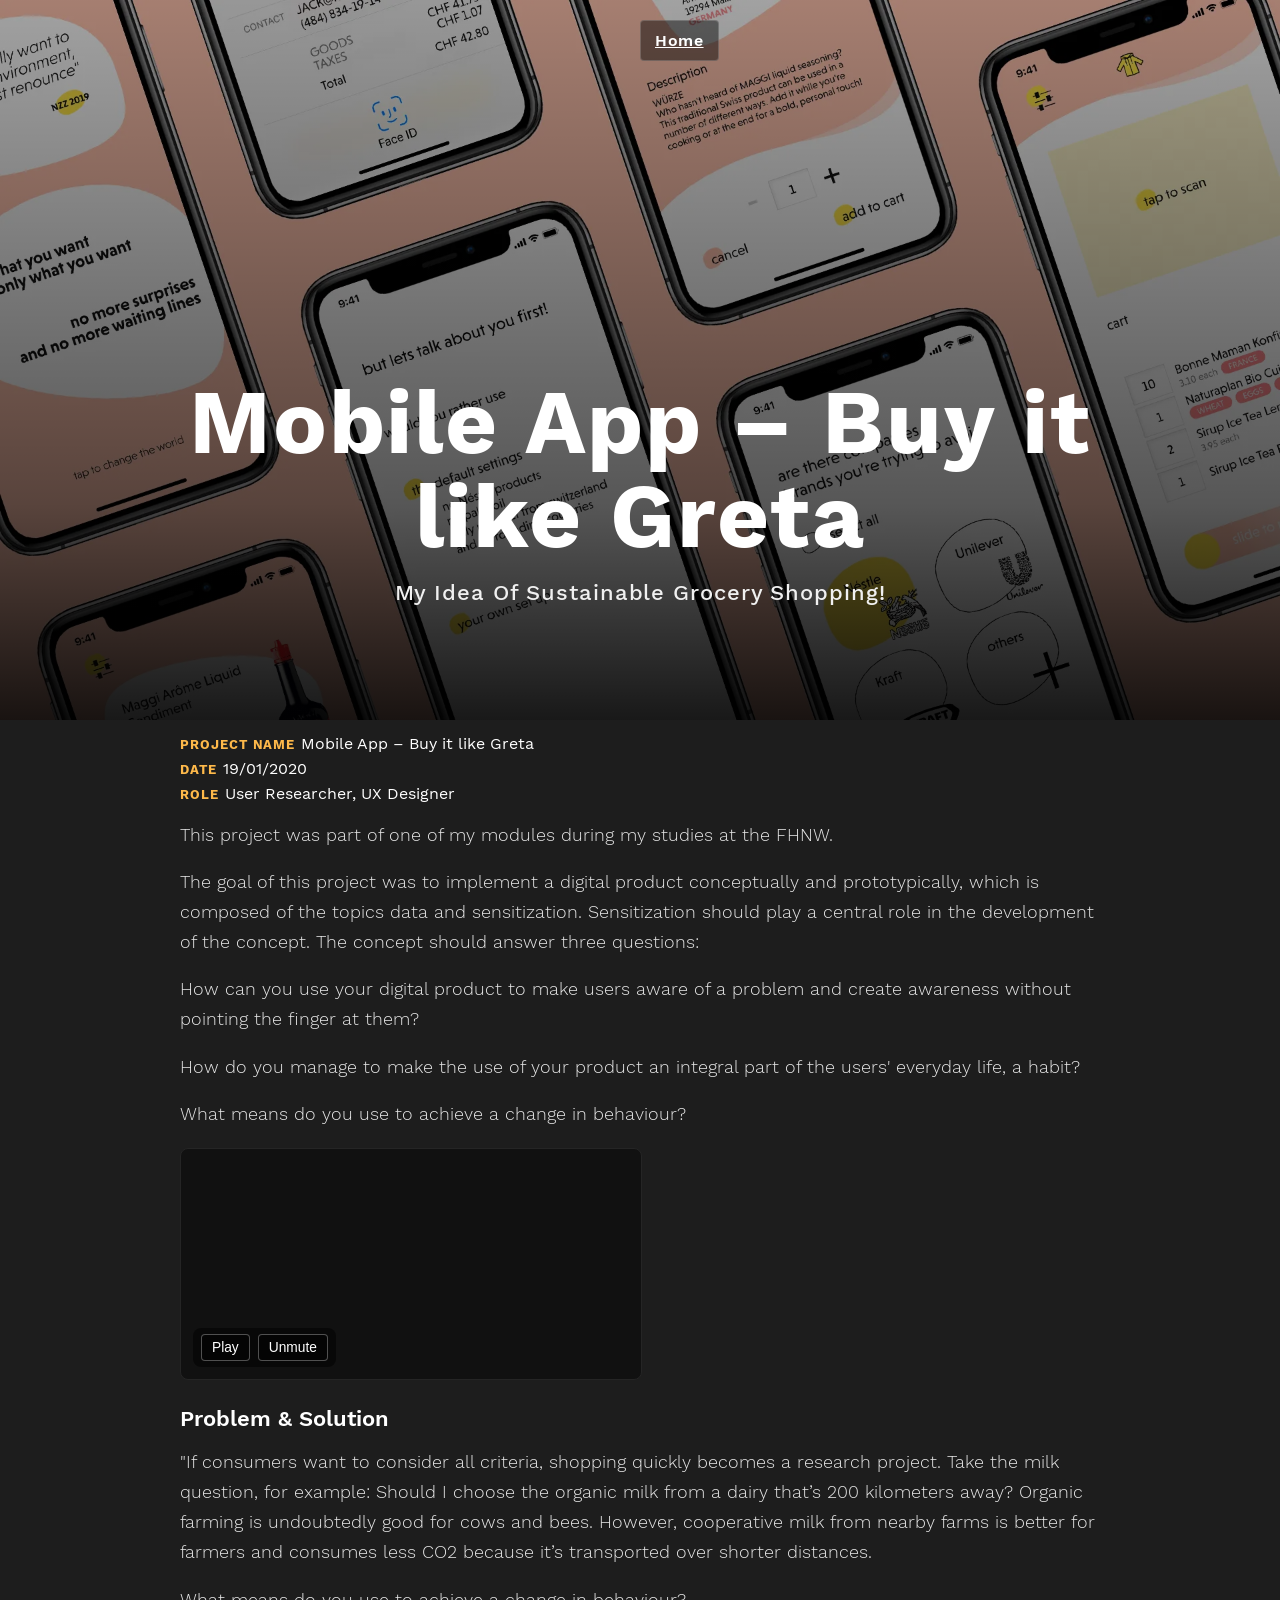
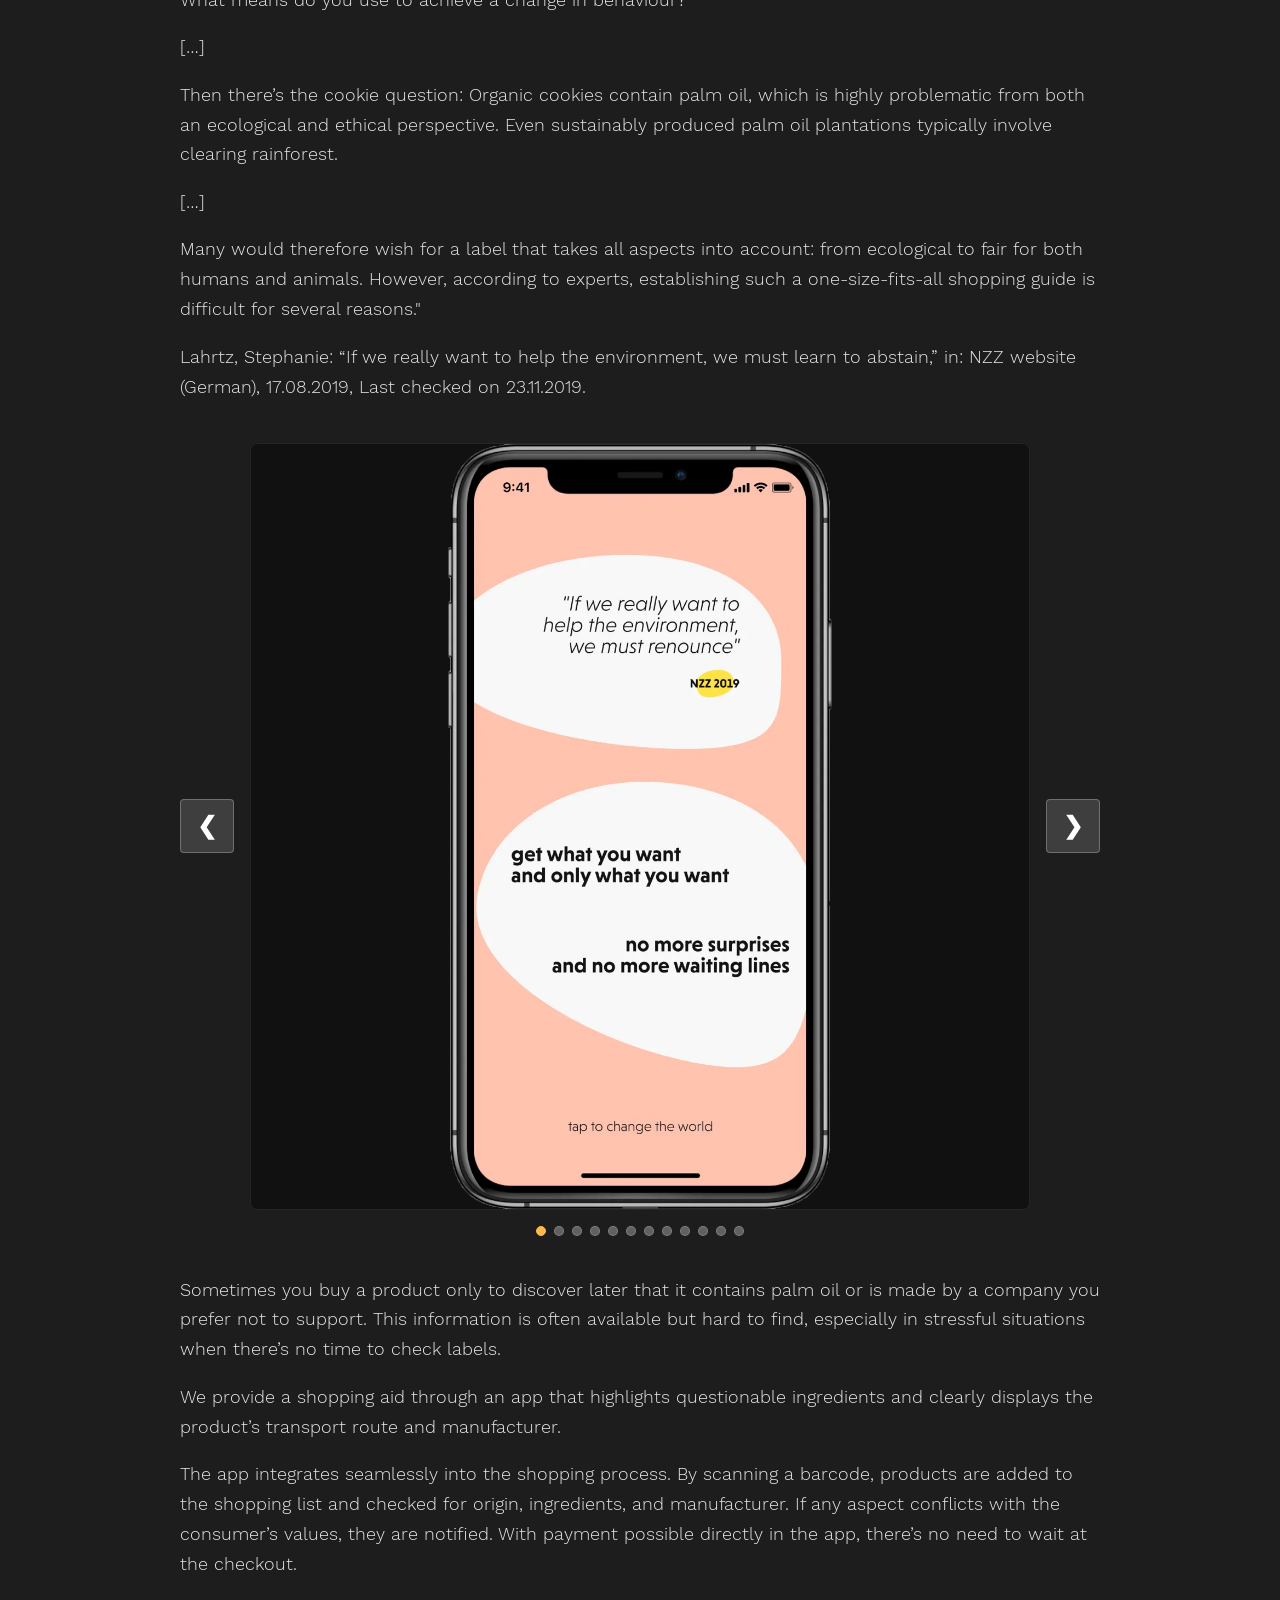
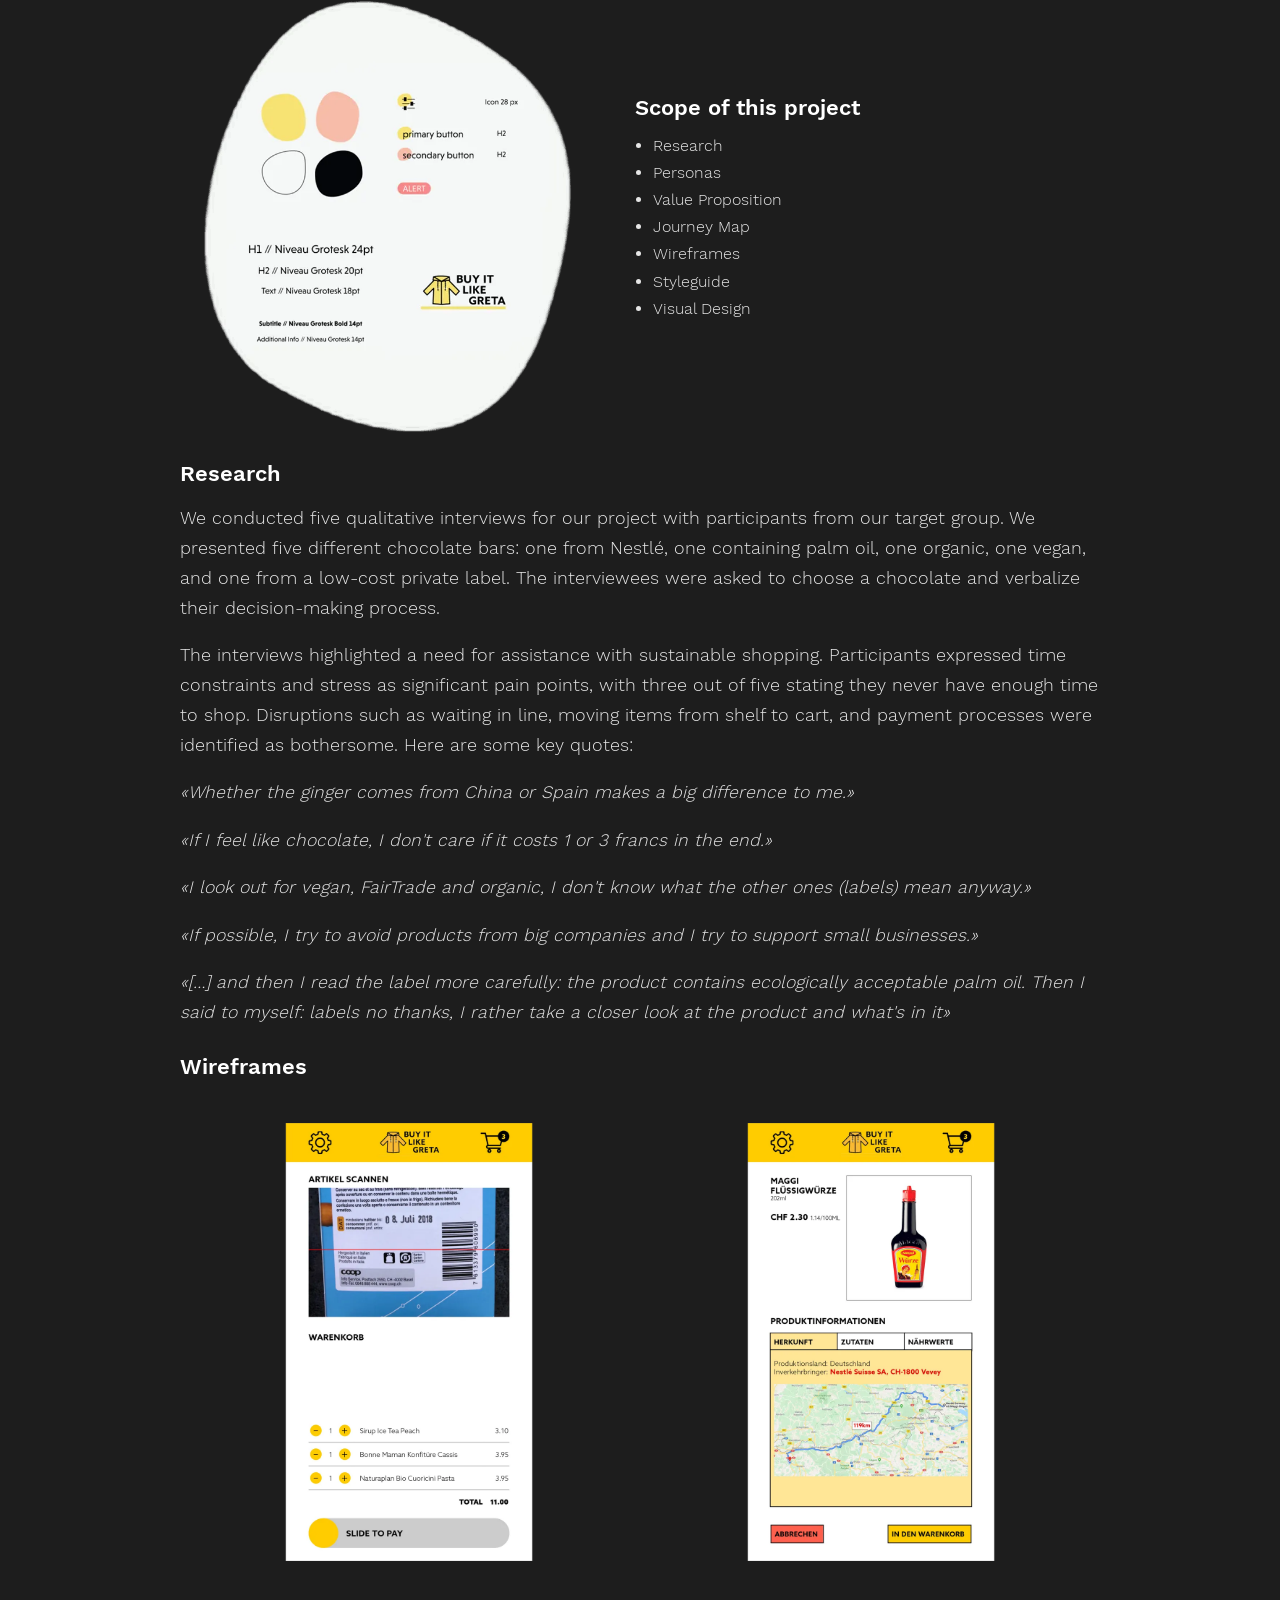
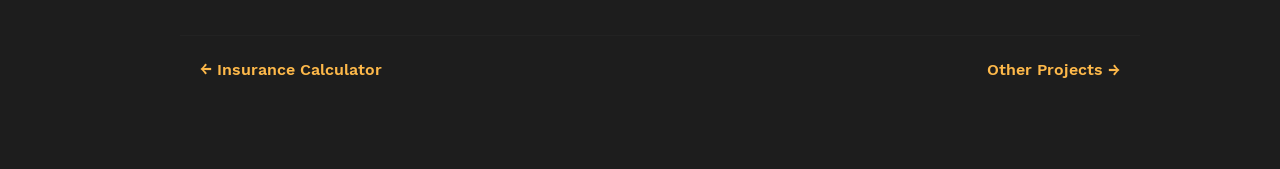
==== bilg.html @ 6dacaa63 "Filled content for bilg, gur and ipr" ====
<!DOCTYPE html>
<html lang="en">

<head>
    <meta charset="UTF-8">
    <meta name="viewport" content="width=device-width, initial-scale=1.0">
    <title>Mobile App – Buy it like Greta</title>
    <link rel="stylesheet" href="style.css">
</head>

<body>
    <div class="hero">
        <header><a href="index.html">Home</a></header>
        <img src="assets/bilg/bilg1.webp" alt="VR avatars in a collaborative environment">
        <div class="hero-overlay"></div>
        <div class="hero-text">
            <h1>Mobile App – Buy it like Greta</h1>
            <p>My Idea Of Sustainable Grocery Shopping!</p>
        </div>
    </div>

    <div class="text-content">
        <div class="project-meta">
            <div><span class="label">Project name</span>Mobile App – Buy it like Greta</div>
            <div><span class="label">Date</span>19/01/2020</div>
            <div><span class="label">Role</span>User Researcher, UX Designer</div>
        </div>

        <p>This project was part of one of my modules during my studies at the FHNW.</p>
        <p>The goal of this project was to implement a digital product conceptually and prototypically, which is
            composed of the topics data and sensitization. Sensitization should play a central role in the development
            of the concept. The concept should answer three questions:</p>
        <p>How can you use your digital product to make users aware of a problem and create awareness without pointing
            the finger at them?</p>
        <p>How do you manage to make the use of your product an integral part of the users' everyday life, a habit?</p>
        <p>What means do you use to achieve a change in behaviour?</p>

        <div class="media-block" style="width: 50%; justify-self: center;"><video autoplay loop muted playsinline src="assets/bilg/bilg.mp4"></video>
        </div>
        <h2>Problem & Solution</h2>
        <p>"If consumers want to consider all criteria, shopping quickly becomes a research project. Take the milk
            question, for example: Should I choose the organic milk from a dairy that’s 200 kilometers away? Organic
            farming is undoubtedly good for cows and bees. However, cooperative milk from nearby farms is better for
            farmers and consumes less CO2 because it’s transported over shorter distances.</p>
        <p>What means do you use to achieve a change in behaviour?</p>
        <p>[…]</p>
        <p>Then there’s the cookie question: Organic cookies contain palm oil, which is highly problematic from both an
            ecological and ethical perspective. Even sustainably produced palm oil plantations typically involve
            clearing rainforest.</p>
        <p>[…]</p>
        <p>Many would therefore wish for a label that takes all aspects into account: from ecological to fair for both
            humans and animals. However, according to experts, establishing such a one-size-fits-all shopping guide is
            difficult for several reasons."</p>
        <p>Lahrtz, Stephanie: “If we really want to help the environment, we must learn to abstain,” in: NZZ website
            (German), 17.08.2019, Last checked on 23.11.2019.</p>

        <div class="image-slider">
            <div class="slider-wrapper">
                <button class="slider-btn slider-btn-prev" aria-label="Previous image">❮</button>
                <div class="slider-container">
                    <div class="slides-wrapper">
                        <img class="slide" src="assets/bilg/bilg3.webp" alt="Buy it like Greta - Screenshot 1">
                        <img class="slide" src="assets/bilg/bilg4.webp" alt="Buy it like Greta - Screenshot 2">
                        <img class="slide" src="assets/bilg/bilg5.webp" alt="Buy it like Greta - Screenshot 3">
                        <img class="slide" src="assets/bilg/bilg6.webp" alt="Buy it like Greta - Screenshot 4">
                        <img class="slide" src="assets/bilg/bilg7.webp" alt="Buy it like Greta - Screenshot 5">
                        <img class="slide" src="assets/bilg/bilg8.webp" alt="Buy it like Greta - Screenshot 6">
                        <img class="slide" src="assets/bilg/bilg9.webp" alt="Buy it like Greta - Screenshot 7">
                        <img class="slide" src="assets/bilg/bilg10.webp" alt="Buy it like Greta - Screenshot 8">
                        <img class="slide" src="assets/bilg/bilg11.webp" alt="Buy it like Greta - Screenshot 9">
                        <img class="slide" src="assets/bilg/bilg12.webp" alt="Buy it like Greta - Screenshot 10">
                        <img class="slide" src="assets/bilg/bilg13.webp" alt="Buy it like Greta - Screenshot 11">
                        <img class="slide" src="assets/bilg/bilg14.webp" alt="Buy it like Greta - Screenshot 12">
                    </div>
                </div>
                <button class="slider-btn slider-btn-next" aria-label="Next image">❯</button>
            </div>
            <div class="slider-indicators">
                <span class="indicator active" data-index="0"></span>
                <span class="indicator" data-index="1"></span>
                <span class="indicator" data-index="2"></span>
                <span class="indicator" data-index="3"></span>
                <span class="indicator" data-index="4"></span>
                <span class="indicator" data-index="5"></span>
                <span class="indicator" data-index="6"></span>
                <span class="indicator" data-index="7"></span>
                <span class="indicator" data-index="8"></span>
                <span class="indicator" data-index="9"></span>
                <span class="indicator" data-index="10"></span>
                <span class="indicator" data-index="11"></span>
            </div>
        </div>

        <p>Sometimes you buy a product only to discover later that it contains palm oil or is made by a company you
            prefer not to support. This information is often available but hard to find, especially in stressful
            situations when there’s no time to check labels.</p>
        <p>We provide a shopping aid through an app that highlights questionable ingredients and clearly displays the
            product’s transport route and manufacturer.</p>
        <p>The app integrates seamlessly into the shopping process. By scanning a barcode, products are added to the
            shopping list and checked for origin, ingredients, and manufacturer. If any aspect conflicts with the
            consumer’s values, they are notified. With payment possible directly in the app, there’s no need to wait at
            the checkout.</p>

        <div class="scope-layout">
            <img src="assets/bilg/bilg2.webp" alt="Style guide">
            <div class="scope-content">
                <h2>Scope of this project</h2>
                <ul>
                    <li>Research</li>
                    <li>Personas</li>
                    <li>Value Proposition</li>
                    <li>Journey Map</li>
                    <li>Wireframes</li>
                    <li>Styleguide</li>
                    <li>Visual Design</li>
                </ul>
            </div>
        </div>

        <h2>Research</h2>
        <p>We conducted five qualitative interviews for our project with participants from our target group. We
            presented five different chocolate bars: one from Nestlé, one containing palm oil, one organic, one vegan,
            and one from a low-cost private label. The interviewees were asked to choose a chocolate and verbalize their
            decision-making process.</p>
        <p>The interviews highlighted a need for assistance with sustainable shopping. Participants expressed time
            constraints and stress as significant pain points, with three out of five stating they never have enough
            time to shop. Disruptions such as waiting in line, moving items from shelf to cart, and payment processes
            were identified as bothersome. Here are some key quotes:
        </p>
        <p style="font-style: italic">«Whether the ginger comes from China or Spain makes a big difference to me.»</p>
        <p style="font-style: italic">«If I feel like chocolate, I don't care if it costs 1 or 3 francs in the end.»</p>
        <p style="font-style: italic">«I look out for vegan, FairTrade and organic, I don't know what the other ones
            (labels) mean anyway.»</p>
        <p style="font-style: italic">«If possible, I try to avoid products from big companies and I try to support
            small businesses.»</p>
        <p style="font-style: italic">«[…] and then I read the label more carefully: the product contains ecologically
            acceptable palm oil. Then I said to myself: labels no thanks, I rather take a closer look at the product and
            what's in it»</p>

        <h2>Wireframes</h2>

        <div class="wireframe-grid">
            <img src="assets/bilg/bilg15.webp" alt="Wireframe of scanning process">
            <img src="assets/bilg/bilg16.webp" alt="Wireframe of product page">
        </div>

        <div class="bottom-nav page-wrapper">
            <a href="insurance-calculator.html">← Insurance Calculator</a>
            <a href="other-projects.html">Other Projects →</a>
        </div>

    <script src="main.js"></script>
</body>

</html>
---- style.css ----
@font-face {
    font-family: 'Work Sans';
    src: url('fonts/Work-Sans-Regular.woff2') format('woff2');
    font-weight: 400;
    font-style: normal;
    font-display: swap;
}

@font-face {
    font-family: 'Work Sans';
    src: url('fonts/Work-Sans-200.woff2') format('woff2');
    font-weight: 200;
    font-style: normal;
    font-display: swap;
}

@font-face {
    font-family: 'Work Sans';
    src: url('fonts/Work-Sans-300.woff2') format('woff2');
    font-weight: 300;
    font-style: normal;
    font-display: swap;
}

@font-face {
    font-family: 'Work Sans';
    src: url('fonts/Work-Sans-500.woff2') format('woff2');
    font-weight: 500;
    font-style: normal;
    font-display: swap;
}

@font-face {
    font-family: 'Work Sans';
    src: url('fonts/Work-Sans-600.woff2') format('woff2');
    font-weight: 600;
    font-style: normal;
    font-display: swap;
}

@font-face {
    font-family: 'Work Sans';
    src: url('fonts/Work-Sans-Semi-600.woff2') format('woff2');
    font-weight: 600;
    font-style: normal;
    font-display: swap;
}

@font-face {
    font-family: 'Work Sans';
    src: url('fonts/Work-Sans-700.woff2') format('woff2');
    font-weight: 700;
    font-style: normal;
    font-display: swap;
}

@font-face {
    font-family: 'Work Sans';
    src: url('fonts/Work-Sans-800.woff2') format('woff2');
    font-weight: 800;
    font-style: normal;
    font-display: swap;
}

@font-face {
    font-family: 'Work Sans';
    src: url('fonts/Work-Sans-900.woff2') format('woff2');
    font-weight: 900;
    font-style: normal;
    font-display: swap;
}

body {
    background: #1d1d1d;
    color: #fff;
    font-family: 'Work Sans', Arial, sans-serif;
    margin: 0;
    padding: 0;
    overflow-x: hidden;
}

header nav {
    width: 100%;
    text-align: center;
    padding: 24px 0 0 0;
}

.intro {
    position: absolute;
    top: 180px;
    left: 110px;
    z-index: 2;
}

.intro h1 {
    font-size: 120px;
    font-weight: 400;
    margin: 0 0 18px 0;
    line-height: 1.05;
    letter-spacing: 0.01em;
}

.intro h2 {
    font-size: 38px;
    font-weight: 300;
    margin: 0 0 38px 0;
    letter-spacing: 0.01em;
}

.selected-projects-link {
    font-size: 38px;
    margin-top: 32px;
    font-weight: 400;
    cursor: pointer;
    display: inline-block;
    transition: transform 0.3s;
    will-change: transform;
    color: #feb94a;
}

.arrow {
    font-size: 44px;
    vertical-align: middle;
    display: inline-block;
    transition: transform 0.3s;
    margin-left: 8px;
}


main>.profile,
main>.projects {
    margin-top: 100vh;
}

.profile {
    display: flex;
    align-items: flex-start;
    justify-content: center;
    margin: 0 auto 40px auto;
    max-width: 96vw;
    gap: 64px;
}

.profile-img {
    flex: 0 0 380px;
    display: flex;
    justify-content: center;
    align-items: flex-start;
}

.profile-img img {
    width: 25vw;
    height: auto;
    border-radius: 50%;
    object-fit: contain;
    border: 0;
    background: #222;
}

.profile-info {
    flex: 1 1 0;
    width: 50vw;
    max-width: 500px;
    text-align: left;
    margin-left: 0;
}

.profile-info h3 {
    font-size: 48px;
    font-weight: 400;
    margin: 0 0 12px 0;
    letter-spacing: 0.01em;
}

.profile-info .email {
    color: #feb94a;
    text-decoration: none;
    font-size: 24px;
    display: block;
    margin-bottom: 24px;
    font-weight: 400;
}

.profile-info p {
    font-size: 24px;
    color: #fff;
    line-height: 1.5;
    font-weight: 300;
    margin: 0;
}

.projects {
    margin-top: 200px !important;
    text-align: center;
}

.projects h4 {
    letter-spacing: 0.2em;
    font-size: 16px;
    color: #fff;
    margin-bottom: 32px;
}

.projects-grid {
    display: grid;
    grid-template-columns: 1fr 1fr;
    gap: 32px;
    margin: 0 auto;
    width: 96vw;
}

.project-card img {
    width: 47vw;
    height: auto;
    display: block;
    object-fit: contain;
    border-radius: 2px;
}

.project-card {
    background: transparent;
    border-radius: 2px;
    overflow: hidden;
    box-shadow: none;
    position: relative;
    transition: transform 0.22s cubic-bezier(.22, 1, .36, 1);
    display: flex;
    flex-direction: column;
    align-items: center;
    padding-bottom: 0;
}



.tag-bar {
    display: flex;
    gap: 4px;
    margin-bottom: 4px;
    flex-wrap: wrap;
    position: absolute;
    top: 0;
    left: 0;
    width: 100%;
    z-index: 2;
    padding: 10px 10px 0 10px;
    box-sizing: border-box;
    justify-content: flex-start;
    pointer-events: none;
}

.tag {
    display: inline-block;
    background: #1f1f1f;
    color: #feb94a;
    font-size: 16px;
    font-weight: 600;
    padding: 4px 8px;
    border-radius: 2px;
    letter-spacing: 0.03em;
    pointer-events: auto;
}


.project-card:hover {
    transform: scale(1.03) translateY(-8px);
}

.project-card:hover img {
    filter: brightness(0.45);
}

.project-title-overlay {
    display: none;
    position: absolute;
    left: 0;
    bottom: 32px;
    width: 100%;
    color: #fff;
    font-size: 2.4vw;
    font-weight: 600;
    letter-spacing: 0.01em;
    text-align: left;
    padding: 0 0 0 32px;
    z-index: 3;
    pointer-events: none;
    text-shadow: 0 2px 12px rgba(0, 0, 0, 0.45);
}

.project-title-gradient {
    display: none;
}

.project-card:hover .project-title-overlay {
    display: block;
}

footer {
    display: flex;
    justify-content: space-between;
    align-items: center;
    color: #888;
    font-size: 13px;
    width: 96vw;
    margin: 60px auto 10px;
}

.footer-left {
    padding-right: 10px;
}

.social-icon img {
    width: 28px;
    height: auto;
}




/* Project Pages */


.page-wrapper {
    width: min(100%, 1140px);
    margin: 0 auto;
}

header {
    position: absolute;
    top: 20px;
    left: 50%;
    z-index: 20;
}

header a {
    display: inline-block;
    border: 1px solid rgba(255, 255, 255, .18);
    padding: 10px 14px;
    border-radius: 4px;
    background: rgba(0, 0, 0, .45);
    color: #fff;
    font-weight: 600;
    letter-spacing: 0.04em;
}

.hero {
    position: relative;
}

.hero img {
    width: 100%;
    height: auto;
    display: block;
    object-fit: cover;
}

.hero-overlay {
    position: absolute;
    inset: 0;
    background: linear-gradient(180deg, rgba(0, 0, 0, .35) 0%, rgba(0, 0, 0, .65) 70%, rgba(0, 0, 0, .9) 100%);
}

.hero-text {
    position: absolute;
    left: 50%;
    transform: translateX(-50%);
    bottom: 16%;
    z-index: 10;
    width: min(100%, 920px);
    text-align: center;
    color: #fff;
}

.hero-text h1 {
    margin: 0;
    font-size: clamp(2.2rem, 7vw, 5.6rem);
    font-weight: 700;
    line-height: 1.04;
    letter-spacing: 0.02em;
}

.hero-text p {
    margin: 1rem 0 0;
    font-size: clamp(1rem, 2vw, 1.4rem);
    font-weight: 500;
    color: #f0f0f0;
    letter-spacing: 0.04em;
}

.subtitle {
    text-align: center;
    margin: 40px auto 16px;
    font-size: 1.05rem;
    font-weight: 300;
    max-width: 900px;
}

.text-content {
    max-width: 920px;
    margin: 0 auto 40px;
    padding: 0 20px;
}

.text-content h2 {
    font-size: 1.35rem;
    font-weight: 600;
    margin-top: 26px;
    margin-bottom: 10px;
    color: #fff;
}

.text-content p {
    color: #e6e6e6;
    font-weight: 300;
    line-height: 1.7;
    font-size: 1.1rem;
}

.wireframe-grid {
    display: flex;
    gap: 20px;
    flex-wrap: wrap;
    justify-content: center;
    margin-bottom: 24px;
}

.wireframe-grid img {
    width: min(48%, 560px);
    height: auto;
    border-radius: 4px;
    display: block;
}

.scope-layout {
    display: flex;
    align-items: flex-start;
    gap: 32px;
    flex-wrap: wrap;
    margin-bottom: 24px;
    justify-self: center;
}

.scope-layout img {
    width: min(46%, 480px);
    max-width: 480px;
    height: auto;
    border-radius: 4px;
    flex: 0 1 auto;
}

.scope-content {
    flex: 1 1 320px;
    min-width: 260px;
    align-self: center;
}

.scope-content h2 {
    margin-top: 0;
}

.scope-content ul {
    margin-top: 12px;
    padding-left: 1.1rem;
    color: #e6e6e6;
    font-weight: 300;
    line-height: 1.7;
}

.project-meta {
    gap: 16px;
    margin-top: 14px;
}

.project-meta div {
    margin-bottom: 6px;
}

.project-meta div span.label {
    display: inline-block;
    color: #feb94a;
    font-weight: 700;
    text-transform: uppercase;
    letter-spacing: 0.07em;
    margin-right: 6px;
    font-size: 0.84rem;
}

.media-block {
    flex: 1;
    background: #111;
    overflow: hidden;
    border-radius: 8px;
    border: 1px solid #252525;
    position: relative;
}

.video-controls {
    position: absolute;
    bottom: 12px;
    left: 12px;
    display: flex;
    gap: 8px;
    background: rgba(0, 0, 0, 0.52);
    padding: 6px 8px;
    border-radius: 8px;
    z-index: 10;
}

.video-controls button {
    border: 1px solid rgba(255, 255, 255, 0.3);
    background: rgba(0, 0, 0, 0.4);
    color: #fff;
    padding: 5px 10px;
    border-radius: 4px;
    font-size: 0.86rem;
    cursor: pointer;
}

.video-controls button:hover {
    background: rgba(255, 255, 255, 0.12);
}

.media-block video {
    width: 100%;
    height: auto;
    display: block;
}

.media-caption {
    padding: 10px 12px;
    font-size: 0.9rem;
    color: #c3c3c3;
}

.bottom-nav {
    display: flex;
    justify-content: space-between;
    align-items: center;
    padding: 24px 20px 50px;
    margin-top: 40px;
    border-top: 1px solid #222;
}

a {
    color: #feb94a;
    text-decoration: underline;
}

.bottom-nav a {
    font-weight: 600;
    text-decoration: none;
}


/* Responsive styles for mobile */
@media (max-width: 500px) {

    main>.profile,
    main>.projects {
        margin-top: 200px;
    }

    .intro {
        position: static;
        top: unset;
        left: unset;
        padding: 32px 0 0 8vw;
        text-align: left;
    }

    .intro h1 {
        font-size: 48px;
    }

    .intro h2 {
        font-size: 22px;
    }

    .selected-projects-link {
        font-size: 22px;
        margin-top: 18px;
    }

    .profile {
        flex-direction: column;
        align-items: center;
        gap: 24px;
        margin-top: 32px;
        max-width: 100vw;
    }

    .profile-img {
        flex: unset;
        width: 100vw;
        justify-content: center;
        align-items: center;
    }

    .profile-img img {
        width: 44vw;
        max-width: 180px;
        min-width: 120px;
        margin: 0 auto;
    }

    .profile-info {
        width: 84vw;
        max-width: 100vw;
        text-align: left;
        margin-left: 0;
    }

    .profile-info h3 {
        font-size: 28px;
    }

    .profile-info .email {
        font-size: 16px;
        margin-bottom: 16px;
    }

    .profile-info p {
        font-size: 16px;
    }

    .projects {
        margin-top: 64px !important;
    }

    .projects-grid {
        display: grid;
        grid-template-columns: 1fr 1fr;
        gap: 16px;
        width: 96vw;
        align-items: stretch;
        justify-items: center;
    }

    .project-card {
        width: 48vw;
        max-width: 100%;
        min-width: 0;
        align-items: center;
        margin: 0;
    }

    .projects-grid {
        grid-template-columns: 1fr;
        gap: 16px;
        width: 96vw;
        align-items: stretch;
        justify-items: center;
    }

    .project-card {
        width: 96vw;
        max-width: 100%;
        min-width: 0;
        align-items: center;
        margin: 0;
    }

    .project-card img {
        width: 100%;
        max-width: 100%;
        min-width: 0;
        height: auto;
    }

    .footer-left {
        max-width: 100vw;
    }

    .footer-right {
        justify-content: center;
        gap: 12px;
    }

    .project-title-overlay {
        display: block !important;
        font-size: 18px;
        bottom: 0;
        padding: 0 0 12px 16px;
        z-index: 3;
    }

    .project-title-gradient {
        display: block !important;
        position: absolute;
        left: 0;
        bottom: 0;
        width: 100%;
        height: 60%;
        z-index: 2;
        pointer-events: none;
        background: linear-gradient(to top, rgba(31, 31, 31, 0.8) 0%, rgba(31, 31, 31, 0.0) 60%);
    }
}

/* Image Slider Styles */
.image-slider {
    margin: 40px 0;
    display: flex;
    flex-direction: column;
    align-items: center;
    gap: 16px;
}

.slider-wrapper {
    display: flex;
    align-items: center;
    gap: 16px;
    width: 100%;
    justify-content: center;
}

.slider-container {
    position: relative;
    flex: 1;
    max-width: 920px;
    height: 85vh;
    background: #111;
    overflow: hidden;
    border-radius: 8px;
    border: 1px solid #252525;
}

.slides-wrapper {
    position: relative;
    height: 100%;
    overflow: hidden;
}

.slide {
    height: 100%;
    width: 100%;
    display: none;
    object-fit: contain;
    background: #111;
}

.slide.active {
    display: block;
}

.slider-btn {
    background: rgba(255, 255, 255, 0.15);
    border: 1px solid rgba(255, 255, 255, 0.25);
    color: #fff;
    font-size: 24px;
    padding: 12px 16px;
    cursor: pointer;
    border-radius: 4px;
    transition: all 0.3s ease;
    z-index: 10;
    display: flex;
    align-items: center;
    justify-content: center;
    font-weight: 600;
    height: fit-content;
    flex-shrink: 0;
}

.slider-btn:hover {
    background: rgba(255, 255, 255, 0.25);
    border-color: rgba(255, 255, 255, 0.4);
    color: #feb94a;
}

.slider-btn-prev {
    order: -1;
}

.slider-btn-next {
    order: 1;
}

.slider-indicators {
    display: flex;
    gap: 8px;
    justify-content: center;
    flex-wrap: wrap;
}

.indicator {
    width: 8px;
    height: 8px;
    border-radius: 50%;
    background: rgba(255, 255, 255, 0.3);
    cursor: pointer;
    transition: all 0.3s ease;
    border: 1px solid rgba(255, 255, 255, 0.2);
}

.indicator:hover {
    background: rgba(255, 255, 255, 0.5);
}

.indicator.active {
    background: #feb94a;
    border-color: #feb94a;
}

/* Mobile optimization for slider */
@media (max-width: 500px) {
    .slider-wrapper {
        flex-direction: column;
        align-items: stretch;
    }

    .slider-container {
        height: 60vh;
    }

    .slider-btn {
        padding: 10px 12px;
        font-size: 20px;
        align-self: center;
        width: fit-content;
    }

    .slider-btn-prev {
        order: -1;
        margin-bottom: 12px;
    }

    .slider-btn-next {
        order: 1;
        margin-top: 12px;
    }

    .indicator {
        width: 6px;
        height: 6px;
    }
}
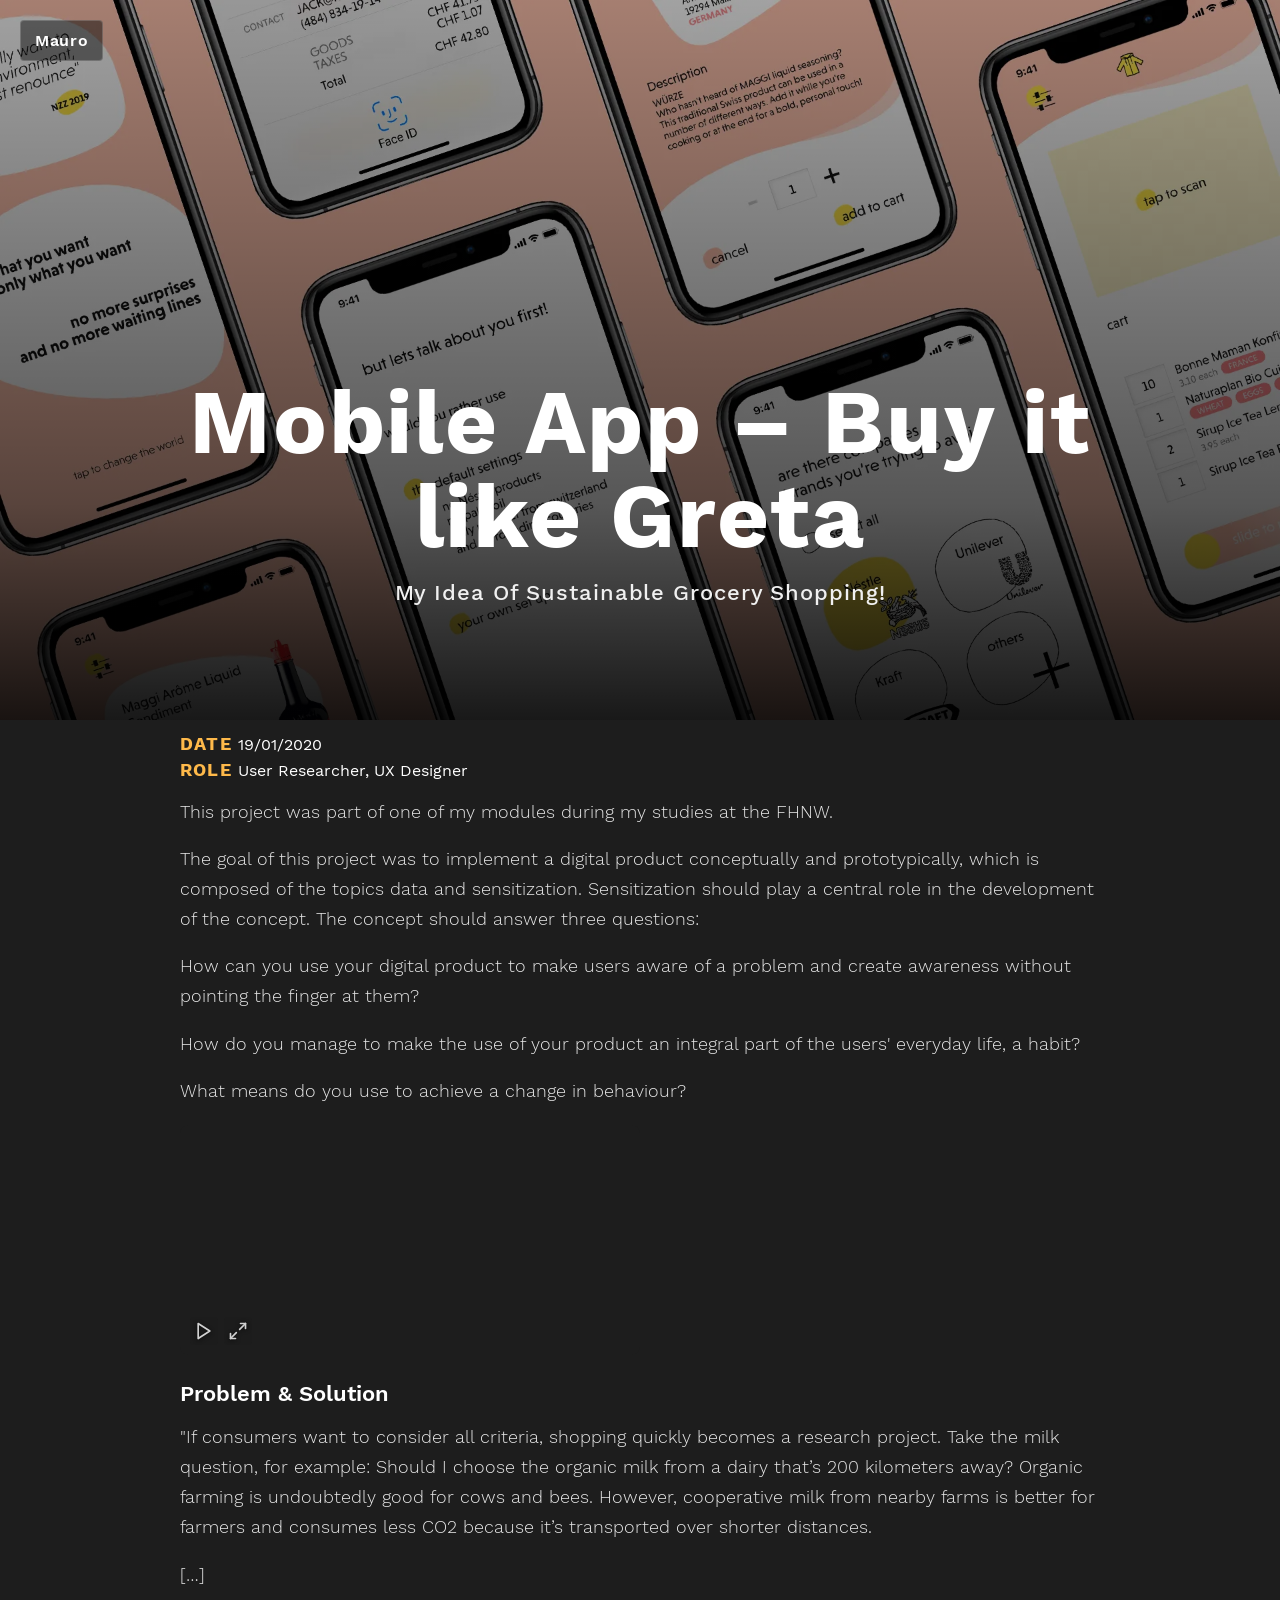
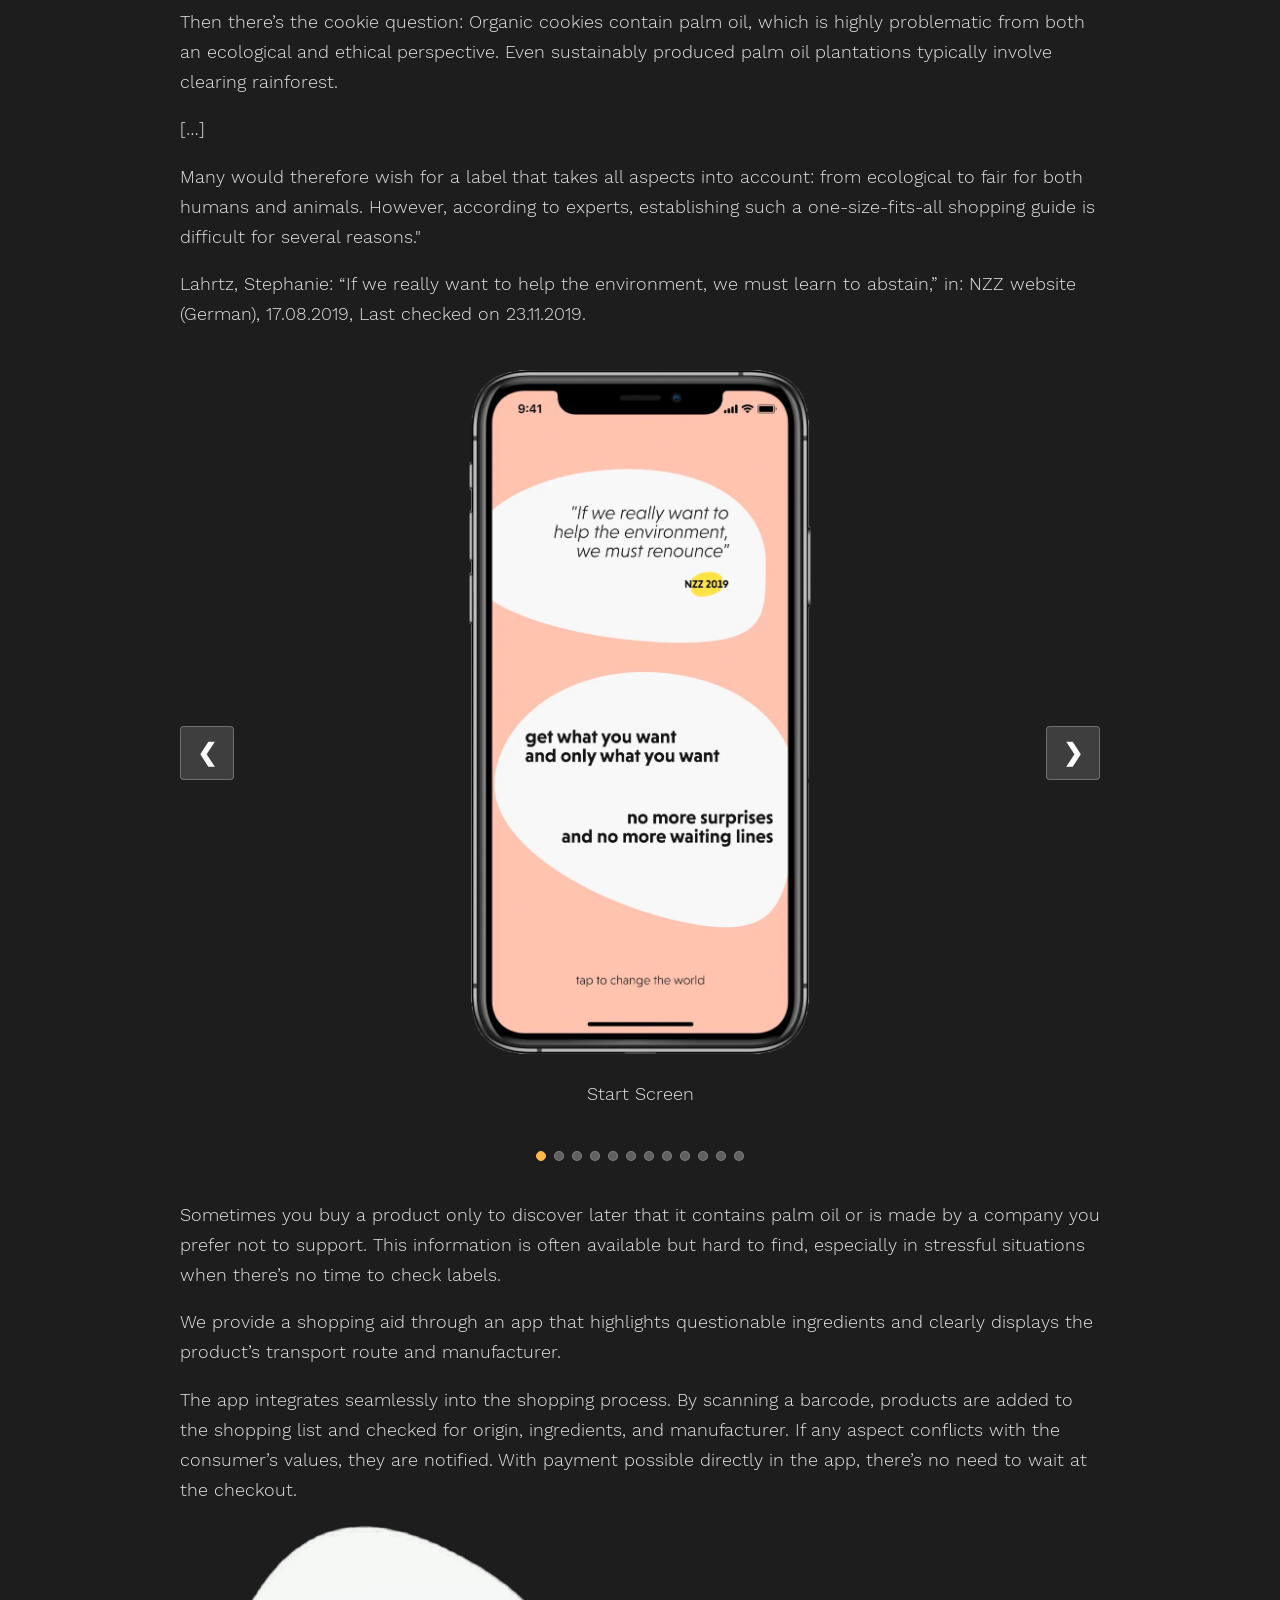
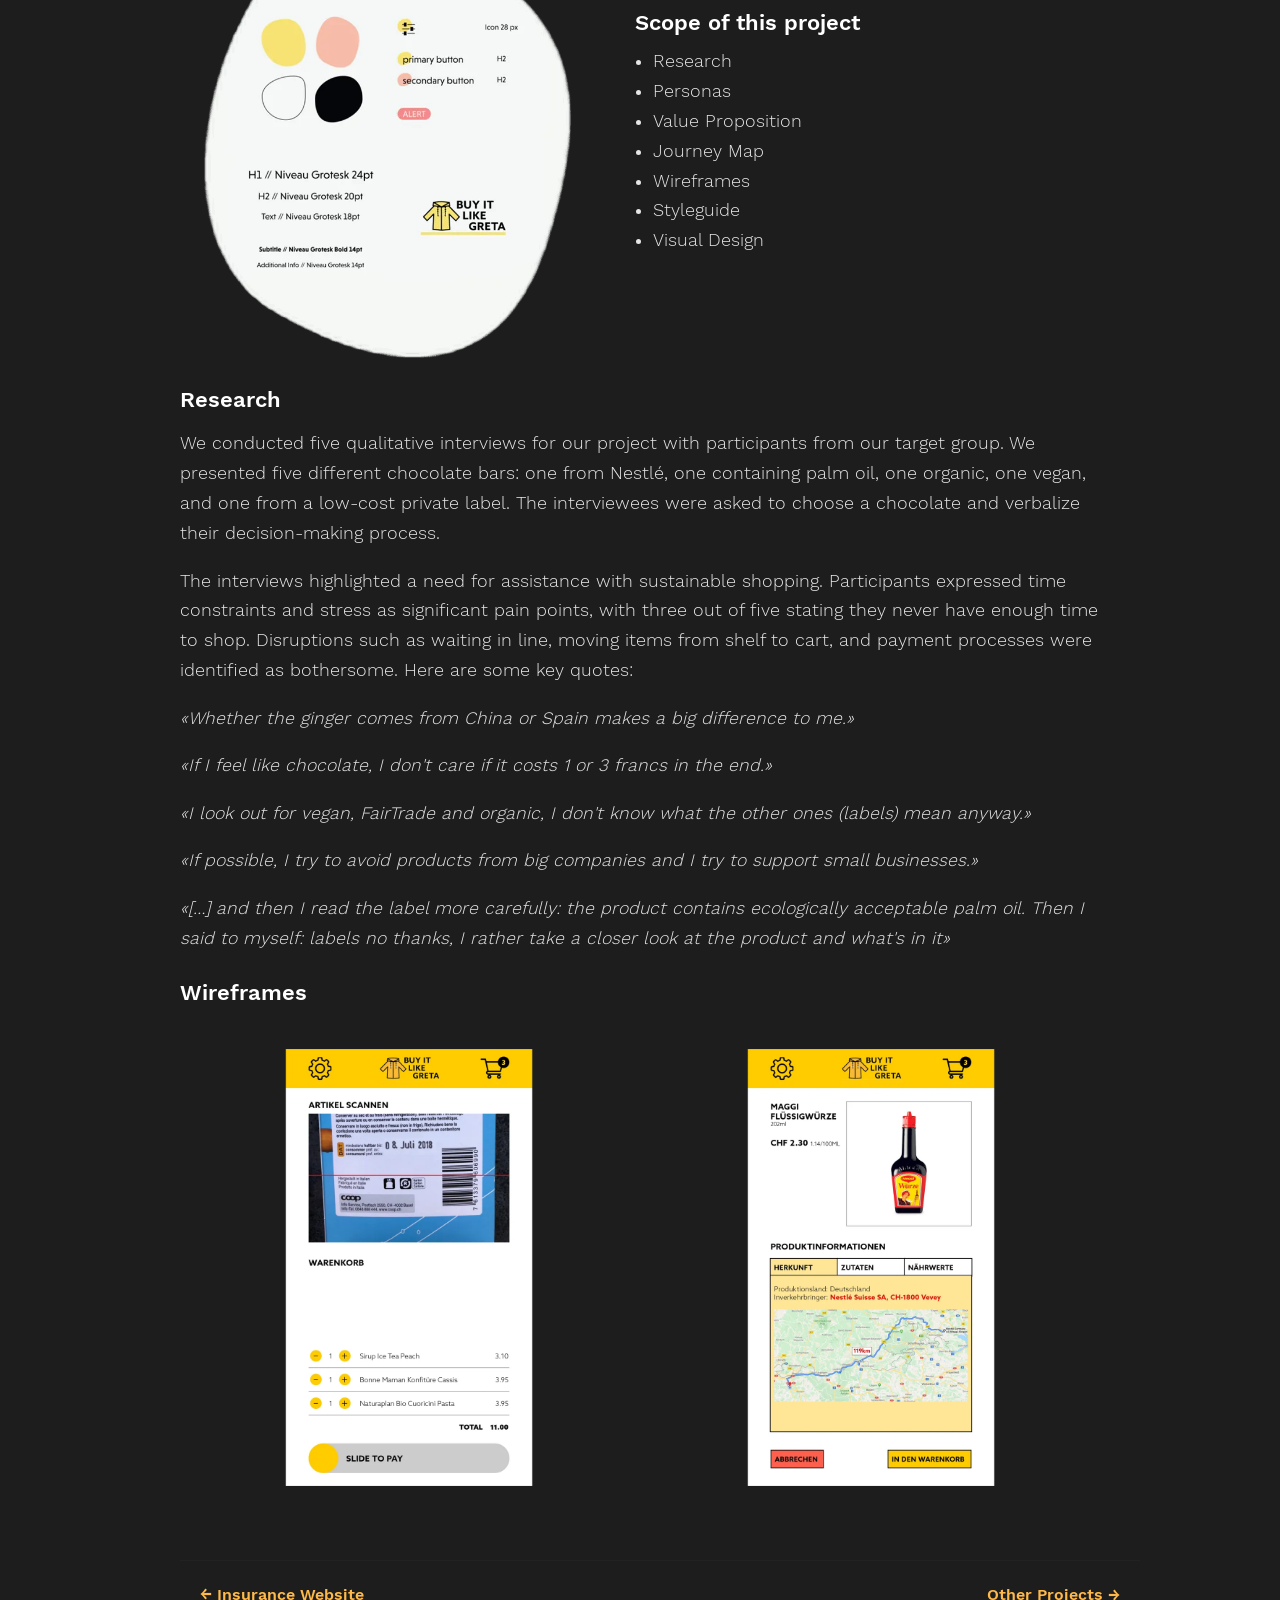
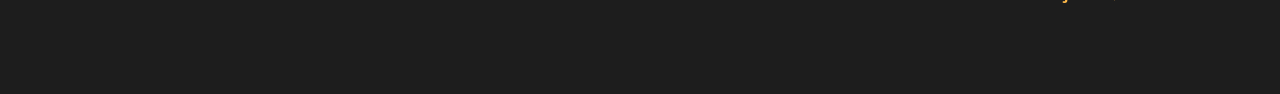
==== commit 6e123f3a: "filled all the content. Desktop ready. Mobile still needs some work" ====
--- a/bilg.html
+++ b/bilg.html
@@ -10,8 +10,8 @@
 
 <body>
     <div class="hero">
-        <header><a href="index.html">Home</a></header>
-        <img src="assets/bilg/bilg1.webp" alt="VR avatars in a collaborative environment">
+        <header><a href="index.html">Mauro</a></header>
+        <img src="assets/bilg/bilg1.webp" alt="Mobile App – Buy it like Greta">
         <div class="hero-overlay"></div>
         <div class="hero-text">
             <h1>Mobile App – Buy it like Greta</h1>
@@ -21,7 +21,6 @@
 
     <div class="text-content">
         <div class="project-meta">
-            <div><span class="label">Project name</span>Mobile App – Buy it like Greta</div>
             <div><span class="label">Date</span>19/01/2020</div>
             <div><span class="label">Role</span>User Researcher, UX Designer</div>
         </div>
@@ -35,14 +34,13 @@
         <p>How do you manage to make the use of your product an integral part of the users' everyday life, a habit?</p>
         <p>What means do you use to achieve a change in behaviour?</p>
 
-        <div class="media-block" style="width: 50%; justify-self: center;"><video autoplay loop muted playsinline src="assets/bilg/bilg.mp4"></video>
+        <div class="media-block media-block--half"><video autoplay loop muted playsinline src="assets/bilg/bilg.mp4"></video>
         </div>
         <h2>Problem & Solution</h2>
         <p>"If consumers want to consider all criteria, shopping quickly becomes a research project. Take the milk
             question, for example: Should I choose the organic milk from a dairy that’s 200 kilometers away? Organic
             farming is undoubtedly good for cows and bees. However, cooperative milk from nearby farms is better for
             farmers and consumes less CO2 because it’s transported over shorter distances.</p>
-        <p>What means do you use to achieve a change in behaviour?</p>
         <p>[…]</p>
         <p>Then there’s the cookie question: Organic cookies contain palm oil, which is highly problematic from both an
             ecological and ethical perspective. Even sustainably produced palm oil plantations typically involve
@@ -59,18 +57,18 @@
                 <button class="slider-btn slider-btn-prev" aria-label="Previous image">❮</button>
                 <div class="slider-container">
                     <div class="slides-wrapper">
-                        <img class="slide" src="assets/bilg/bilg3.webp" alt="Buy it like Greta - Screenshot 1">
-                        <img class="slide" src="assets/bilg/bilg4.webp" alt="Buy it like Greta - Screenshot 2">
-                        <img class="slide" src="assets/bilg/bilg5.webp" alt="Buy it like Greta - Screenshot 3">
-                        <img class="slide" src="assets/bilg/bilg6.webp" alt="Buy it like Greta - Screenshot 4">
-                        <img class="slide" src="assets/bilg/bilg7.webp" alt="Buy it like Greta - Screenshot 5">
-                        <img class="slide" src="assets/bilg/bilg8.webp" alt="Buy it like Greta - Screenshot 6">
-                        <img class="slide" src="assets/bilg/bilg9.webp" alt="Buy it like Greta - Screenshot 7">
-                        <img class="slide" src="assets/bilg/bilg10.webp" alt="Buy it like Greta - Screenshot 8">
-                        <img class="slide" src="assets/bilg/bilg11.webp" alt="Buy it like Greta - Screenshot 9">
-                        <img class="slide" src="assets/bilg/bilg12.webp" alt="Buy it like Greta - Screenshot 10">
-                        <img class="slide" src="assets/bilg/bilg13.webp" alt="Buy it like Greta - Screenshot 11">
-                        <img class="slide" src="assets/bilg/bilg14.webp" alt="Buy it like Greta - Screenshot 12">
+                        <div class="slide"><img src="assets/bilg/bilg3.webp" alt="Start Screen"><p class="slide-caption">Start Screen</p></div>
+                        <div class="slide"><img src="assets/bilg/bilg4.webp" alt="Default Settings"><p class="slide-caption">Default Settings</p></div>
+                        <div class="slide"><img src="assets/bilg/bilg5.webp" alt="Ingredients Choice"><p class="slide-caption">Ingredients Choice</p></div>
+                        <div class="slide"><img src="assets/bilg/bilg6.webp" alt="Company Choice"><p class="slide-caption">Company Choice</p></div>
+                        <div class="slide"><img src="assets/bilg/bilg7.webp" alt="Distance"><p class="slide-caption">Distance</p></div>
+                        <div class="slide"><img src="assets/bilg/bilg8.webp" alt="Success Message"><p class="slide-caption">Success Message</p></div>
+                        <div class="slide"><img src="assets/bilg/bilg9.webp" alt="Cart"><p class="slide-caption">Cart</p></div>
+                        <div class="slide"><img src="assets/bilg/bilg10.webp" alt="Product Detail Page"><p class="slide-caption">Product Detail Page</p></div>
+                        <div class="slide"><img src="assets/bilg/bilg11.webp" alt="Product Detail Page - Ingredients"><p class="slide-caption">Product Detail Page - Ingredients</p></div>
+                        <div class="slide"><img src="assets/bilg/bilg12.webp" alt="Product Detail Page - Origin"><p class="slide-caption">Product Detail Page - Origin</p></div>
+                        <div class="slide"><img src="assets/bilg/bilg13.webp" alt="Product Detail Page - Nutrition"><p class="slide-caption">Product Detail Page - Nutrition</p></div>
+                        <div class="slide"><img src="assets/bilg/bilg14.webp" alt="Apple Pay"><p class="slide-caption">Apple Pay</p></div>
                     </div>
                 </div>
                 <button class="slider-btn slider-btn-next" aria-label="Next image">❯</button>
@@ -145,7 +143,7 @@
         </div>
 
         <div class="bottom-nav page-wrapper">
-            <a href="insurance-calculator.html">← Insurance Calculator</a>
+            <a href="insurance-web.html">← Insurance Website</a>
             <a href="other-projects.html">Other Projects →</a>
         </div>
 
--- a/style.css
+++ b/style.css
@@ -117,15 +117,6 @@
     will-change: transform;
     color: #feb94a;
 }
-
-.arrow {
-    font-size: 44px;
-    vertical-align: middle;
-    display: inline-block;
-    transition: transform 0.3s;
-    margin-left: 8px;
-}
-
 
 main>.profile,
 main>.projects {
@@ -325,9 +316,9 @@
 }
 
 header {
-    position: absolute;
+    position: fixed;
     top: 20px;
-    left: 50%;
+    left: 20px;
     z-index: 20;
 }
 
@@ -340,6 +331,7 @@
     color: #fff;
     font-weight: 600;
     letter-spacing: 0.04em;
+    text-decoration: none;
 }
 
 .hero {
@@ -386,14 +378,6 @@
     letter-spacing: 0.04em;
 }
 
-.subtitle {
-    text-align: center;
-    margin: 40px auto 16px;
-    font-size: 1.05rem;
-    font-weight: 300;
-    max-width: 900px;
-}
-
 .text-content {
     max-width: 920px;
     margin: 0 auto 40px;
@@ -408,19 +392,37 @@
     color: #fff;
 }
 
-.text-content p {
+.text-content p,
+.text-content li {
     color: #e6e6e6;
     font-weight: 300;
     line-height: 1.7;
     font-size: 1.1rem;
 }
 
+.text-content > img {
+    width: 100%;
+    height: auto;
+    display: block;
+    border-radius: 4px;
+}
+
 .wireframe-grid {
     display: flex;
     gap: 20px;
     flex-wrap: wrap;
     justify-content: center;
     margin-bottom: 24px;
+}
+
+.wireframe-grid > div {
+    flex: 1;
+    min-width: 0;
+}
+
+.wireframe-grid > div img {
+    width: 100%;
+    height: auto;
 }
 
 .wireframe-grid img {
@@ -460,9 +462,66 @@
 .scope-content ul {
     margin-top: 12px;
     padding-left: 1.1rem;
+    font-size: 1.1rem;
     color: #e6e6e6;
     font-weight: 300;
     line-height: 1.7;
+}
+
+.split-section {
+    max-width: 920px;
+    margin: 40px auto;
+    display: flex;
+    flex-direction: column;
+    gap: 36px;
+}
+
+.split-content {
+    display: flex;
+    align-items: center;
+    gap: 28px;
+}
+
+.split-text {
+    flex: 1 1 360px;
+    color: #e6e6e6;
+}
+
+.split-text h2 {
+    margin: 0 0 12px;
+    color: #fff;
+}
+
+.split-text p {
+    margin: 0;
+    line-height: 1.6;
+    font-weight: 300;
+}
+
+.split-media {
+    flex: 1 1 420px;
+    max-width: 600px;
+    position: relative;
+}
+
+.split-media img,
+.split-media video {
+    width: 100%;
+    height: auto;
+    display: block;
+    border-radius: 8px;
+}
+
+@media (max-width: 930px) {
+    .split-content {
+        flex-direction: column;
+    }
+
+    .split-media,
+    .split-text {
+        width: 100%;
+        max-width: 100%;
+    }
 }
 
 .project-meta {
@@ -481,42 +540,54 @@
     text-transform: uppercase;
     letter-spacing: 0.07em;
     margin-right: 6px;
-    font-size: 0.84rem;
+    font-size: 1.1rem;
 }
 
 .media-block {
     flex: 1;
-    background: #111;
+    background: #1d1d1d;
     overflow: hidden;
     border-radius: 8px;
-    border: 1px solid #252525;
     position: relative;
+}
+
+.video-wrapper {
+    position: relative;
+    display: block;
 }
 
 .video-controls {
     position: absolute;
-    bottom: 12px;
-    left: 12px;
-    display: flex;
-    gap: 8px;
-    background: rgba(0, 0, 0, 0.52);
-    padding: 6px 8px;
-    border-radius: 8px;
+    bottom: 10px;
+    left: 10px;
+    display: flex;
+    gap: 6px;
     z-index: 10;
 }
 
-.video-controls button {
-    border: 1px solid rgba(255, 255, 255, 0.3);
-    background: rgba(0, 0, 0, 0.4);
-    color: #fff;
-    padding: 5px 10px;
+.video-ctrl-btn {
+    background: #1d1d1d;
+    border: none;
+    padding: 4px!important;
     border-radius: 4px;
-    font-size: 0.86rem;
+    padding: 0;
     cursor: pointer;
-}
-
-.video-controls button:hover {
-    background: rgba(255, 255, 255, 0.12);
+    display: flex;
+    align-items: center;
+    justify-content: center;
+    opacity: 0.8;
+    transition: opacity 0.15s;
+}
+
+.video-ctrl-btn:hover {
+    opacity: 1;
+}
+
+.video-ctrl-btn img {
+    width: 20px;
+    height: 20px;
+    filter: brightness(0) invert(1) drop-shadow(0 1px 2px rgba(0,0,0,0.8));
+    display: block;
 }
 
 .media-block video {
@@ -627,23 +698,6 @@
     }
 
     .projects-grid {
-        display: grid;
-        grid-template-columns: 1fr 1fr;
-        gap: 16px;
-        width: 96vw;
-        align-items: stretch;
-        justify-items: center;
-    }
-
-    .project-card {
-        width: 48vw;
-        max-width: 100%;
-        min-width: 0;
-        align-items: center;
-        margin: 0;
-    }
-
-    .projects-grid {
         grid-template-columns: 1fr;
         gap: 16px;
         width: 96vw;
@@ -670,12 +724,7 @@
         max-width: 100vw;
     }
 
-    .footer-right {
-        justify-content: center;
-        gap: 12px;
-    }
-
-    .project-title-overlay {
+.project-title-overlay {
         display: block !important;
         font-size: 18px;
         bottom: 0;
@@ -718,10 +767,9 @@
     flex: 1;
     max-width: 920px;
     height: 85vh;
-    background: #111;
+    background: #1d1d1d;
     overflow: hidden;
     border-radius: 8px;
-    border: 1px solid #252525;
 }
 
 .slides-wrapper {
@@ -734,12 +782,29 @@
     height: 100%;
     width: 100%;
     display: none;
+    flex-direction: column;
+    background: #1d1d1d;
+    overflow: hidden;
+}
+
+.slide.active {
+    display: flex;
+}
+
+.slide img {
+    flex: 1 1 0;
+    width: 100%;
+    min-height: 0;
     object-fit: contain;
-    background: #111;
-}
-
-.slide.active {
-    display: block;
+}
+
+.slide-caption {
+    text-align: center;
+    padding: 8px 16px;
+    font-size: 0.85rem;
+    color: #c3c3c3;
+    font-weight: 300;
+    flex-shrink: 0;
 }
 
 .slider-btn {
@@ -803,8 +868,7 @@
 /* Mobile optimization for slider */
 @media (max-width: 500px) {
     .slider-wrapper {
-        flex-direction: column;
-        align-items: stretch;
+        gap: 8px;
     }
 
     .slider-container {
@@ -812,24 +876,121 @@
     }
 
     .slider-btn {
-        padding: 10px 12px;
-        font-size: 20px;
-        align-self: center;
-        width: fit-content;
-    }
-
-    .slider-btn-prev {
-        order: -1;
-        margin-bottom: 12px;
-    }
-
-    .slider-btn-next {
-        order: 1;
-        margin-top: 12px;
+        padding: 8px 10px;
+        font-size: 18px;
+        flex-shrink: 0;
     }
 
     .indicator {
         width: 6px;
         height: 6px;
     }
+}
+
+/* Lightbox */
+.lightbox-trigger {
+    cursor: zoom-in;
+}
+
+.lightbox-overlay {
+    display: none;
+    position: fixed;
+    inset: 0;
+    background: rgba(0, 0, 0, 0.92);
+    z-index: 1000;
+    align-items: center;
+    justify-content: center;
+    cursor: zoom-out;
+}
+
+.lightbox-overlay.active {
+    display: flex;
+}
+
+.lightbox-img {
+    max-width: 90vw;
+    max-height: 90vh;
+    object-fit: contain;
+    border-radius: 4px;
+    cursor: default;
+}
+
+.lightbox-close {
+    position: absolute;
+    top: 20px;
+    right: 24px;
+    background: none;
+    border: none;
+    color: #fff;
+    font-size: 32px;
+    line-height: 1;
+    padding: 4px 8px;
+    cursor: pointer;
+}
+
+.lightbox-close:hover {
+    color: #feb94a;
+}
+
+.lightbox-video {
+    max-width: 90vw;
+    max-height: 90vh;
+    border-radius: 4px;
+    cursor: default;
+}
+
+/* Project page helper — half-width centered media block */
+.media-block--half {
+    width: 50%;
+    justify-self: center;
+}
+
+/* Project pages — mobile */
+@media (max-width: 767px) {
+    .hero-text {
+        padding: 0 20px;
+        box-sizing: border-box;
+        bottom: 8%;
+    }
+
+    .text-content {
+        padding: 0 16px;
+    }
+
+    .split-section {
+        padding: 0 16px;
+    }
+
+    .scope-layout {
+        flex-direction: column;
+    }
+
+    .scope-layout img {
+        width: 100%;
+        max-width: 100%;
+    }
+
+    .wireframe-grid {
+        flex-direction: column;
+    }
+
+    .wireframe-grid img {
+        width: 100%;
+        max-width: 100%;
+    }
+
+    .wireframe-grid > div {
+        width: 100%;
+    }
+
+    .bottom-nav {
+        flex-direction: column;
+        gap: 12px;
+        align-items: center;
+    }
+
+    .media-block--half {
+        width: 100%;
+        justify-self: unset;
+    }
 }
